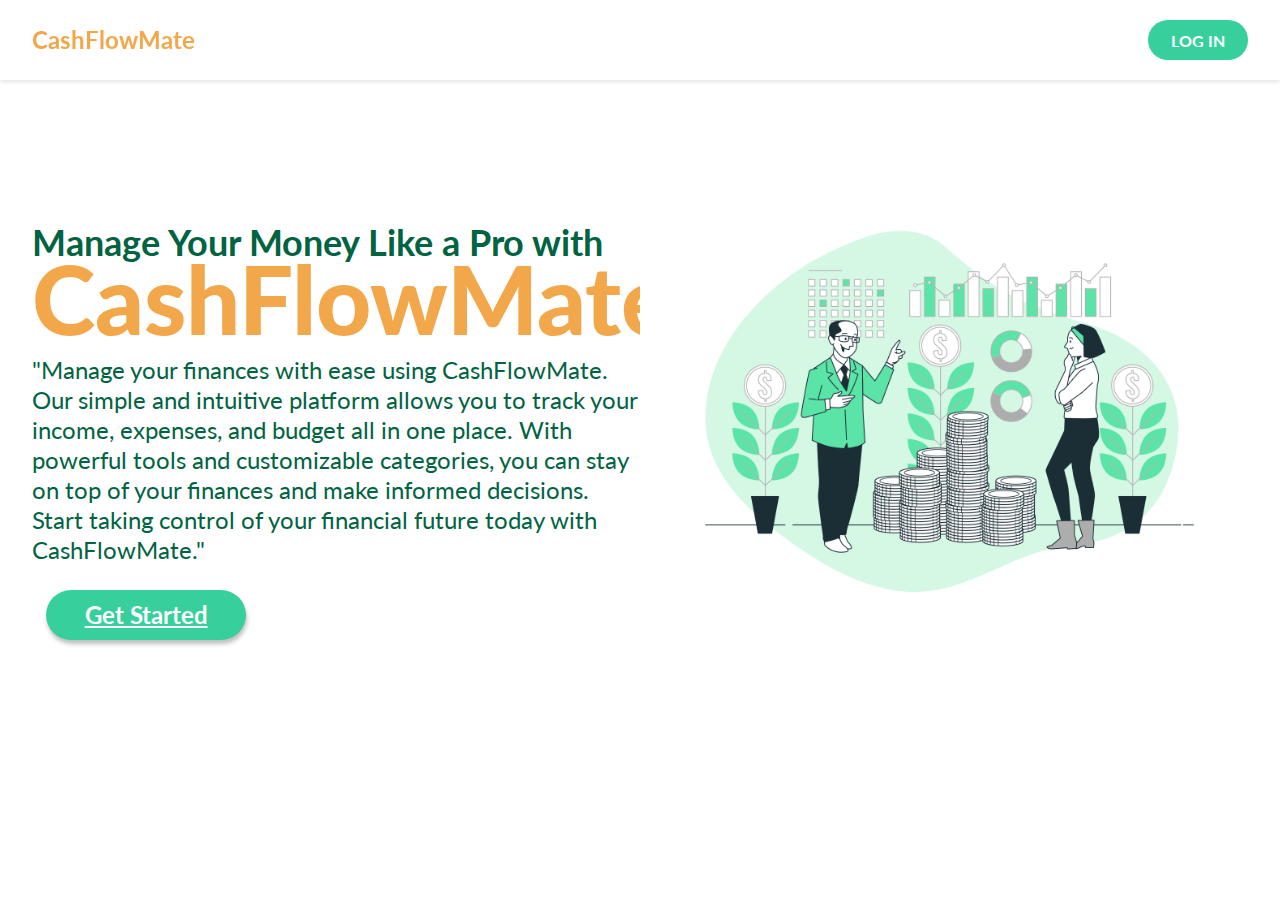
==== index.html @ f7d8e739 "SomeChanges" ====
<html lang="en">
  <head>
    <meta charset="UTF-8" />
    <meta http-equiv="X-UA-Compatible" content="IE=edge" />
    <meta name="viewport" content="width=device-width, initial-scale=1.0" />

    <!-- style -->
    <link rel="stylesheet" href="Css/style.css" />

    <!-- icons -->
    <link rel="icon" href="./assests/icon/titleicon.png" type="cashflowmateicon" />

    <title>Welcome to CashFlowMate</title>
  </head>
  <body>
    <div class="NavBar">
      <div class="Logo">
        <h3>CashFlowMate</h3>
      </div>
      <div class="LogonButton">
        <a href="Login.Form/Login.html" class="LoginBtn" id="LoginBtn">LoG In</a>
      </div>
    </div>

    <div class="TextSection">
      <div class="Text">        
          <span>Manage Your Money Like a Pro with</span> <br/>
          <h2>CashFlowMate</h2>
        <p>
          "Manage your finances with ease using CashFlowMate. Our simple and
          intuitive platform allows you to track your income, expenses, and
          budget all in one place. With powerful tools and customizable
          categories, you can stay on top of your finances and make informed
          decisions. Start taking control of your financial future today with
          CashFlowMate."
        </p>
        <div class="HeroBtn">
          <a href="Login.Form/Login.html" class="btn" id="LoginBtn">Get Started</a>
          </div>
      </div>
      <div class="Image">
        <img src="assests/img/HeroImage.jpg" alt="HeroImage" />
      </div>
    </div>
  </body>
</html>
---- Css/style.css ----
@import url("https://fonts.googleapis.com/css2?family=Lato:wght@100;300;400;700;900&display=swap");

* {
  margin: 0;
  padding: 0;
  box-sizing: border-box;
}

body {
  background: #ffffff;
  font-family: "Lato", sans-serif;
}

.NavBar {
  position: fixed;
  width: 100%;
  height: 80px;
  top: 0;
  left: 0;
  background-color: #ffffff;
  box-shadow: 0px 2px 4px rgba(0, 0, 0, 0.1);
  display: flex;
  align-items: center;
  justify-content: space-between;
  padding: 0 32px;
  z-index: 1;
}

.Logo {
  width: 200px;
  height: 100%;
}

.Logo > h3 {
  font-size: 24px;
  font-weight: 700;
  color: #f2a74a;
  line-height: 80px;
}

.LogonButton {
  position: absolute;
  top: 50%;
  right: 32px;
  transform: translateY(-50%);
}

.LogonButton > .LoginBtn {
  display: flex;
  align-items: center;
  justify-content: center;
  width: 100px;
  height: 40px;
  background: #37d09d;
  border-radius: 20px;
  color: #ffffff;
  font-size: 16px;
  font-weight: 700;
  text-decoration: none;
  text-transform: uppercase;
}

.TextSection {
  position: relative;
  width: 100%;
  height: calc(100vh - 80px);
  display: flex;
  align-items: center;
  justify-content: space-between;
  padding: 0 32px;
}

.TextSection .Text {
  width: 50%;
}

.TextSection .Text span {
  font-family: "Lato";
  font-style: normal;
  font-weight: 700;
  font-size: 36px;
  line-height: 75px;
  color: #016342;
}

.TextSection .Text h2 {
  font-family: "Lato";
  font-style: normal;
  font-weight: 900;
  font-size: 96px;
  line-height: 75px;
  color: #f2a74a;
  margin-top: -20px;
}

.TextSection .Text p {
  font-family: "Lato";
  font-style: normal;
  font-weight: 400;
  font-size: 24px;
  line-height: 30px;
  color: #016342;
    margin-top: 20px;
}

.TextSection .Image {
  width: 50%;
  display: flex;
  align-items: center;
  justify-content: flex-end;
}

.TextSection .Image img {
  width: 100%;
  max-width: 100%;
  height: auto;
  border-radius: 8px;
}

.HeroBtn {
  position: relative;
  width: 200px;
  height: 50px;
  left: 32px;
  top: 50%;
  transform: translateY(-50%);
}

.btn {
  position: absolute;
  width: 200px;
  height: 50px;
  left: 32px;
  top: 50%;
  margin-top: 50px;
  margin-left: -50px;
  transform: translateY(-50%);
  background: #37d09d;
  box-shadow: 1px 4px 4px rgba(0, 0, 0, 0.25);
  border-radius: 25px;
  font-family: "Lato";
  font-style: normal;
  font-weight: 700;
  font-size: 24px;
  line-height: 50px;
  text-align: center;
  color: #ffffff;
  cursor: pointer;
  transition: background 0.3s ease;
}

.btn:hover {
  background: #2c9e7e;
}


@media (max-width: 767px) {
    .TextSection {
      flex-direction: column;
      padding: 0 16px;
      margin-top: 150px;
    }
  
    .TextSection .Text {
      width: 80%;
    }
    .TextSection .Text span {
      font-size: 24px;
      line-height: 30px;
    }
    
    .TextSection .Text h2 {
      font-size: 48px;
      line-height: 60px;
      margin-top: -15px;
    }

    .TextSection .Text p {
      font-size: 18px;
      line-height: 24px;
      margin-top: 15px;
    }


    .TextSection .Image {
      width: 100%;
      justify-content: center;
    }
  
    .HeroBtn, .btn {
      width: 60%;
      height: 40px;
      font-size: 14px;
      line-height: 40px;
      margin-top: -40px;
      margin-left: -30px;          
    }
  }

  @media (min-width: 768px) and (max-width: 1023px) {
    .TextSection .Text {
      width: 60%;
    }
  
    .TextSection .Image {
      width: 40%;
    }
  
    .HeroBtn,
    .btn {
      width: 180px;
      height: 45px;
      font-size: 18px;
      line-height: 45px;
      margin-top: 30px;
    }
  }
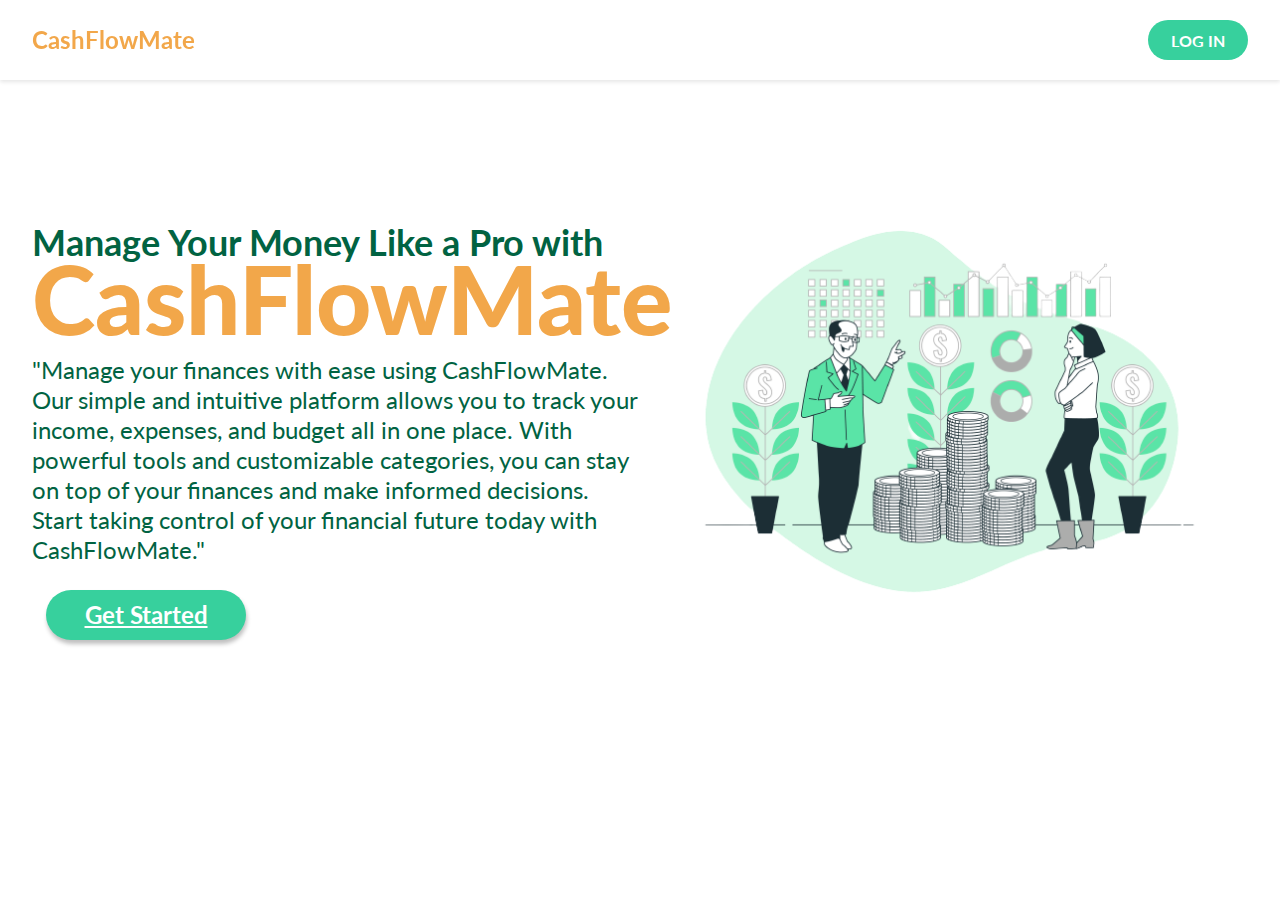
==== commit 853ce3de: "MidUpdate" ====
--- a/index.html
+++ b/index.html
@@ -39,7 +39,7 @@
           </div>
       </div>
       <div class="Image">
-        <img src="assests/img/HeroImage.jpg" alt="HeroImage" />
+        <img src="/assests/img/HeroImage-.png" alt="HeroImage" />
       </div>
     </div>
   </body>
